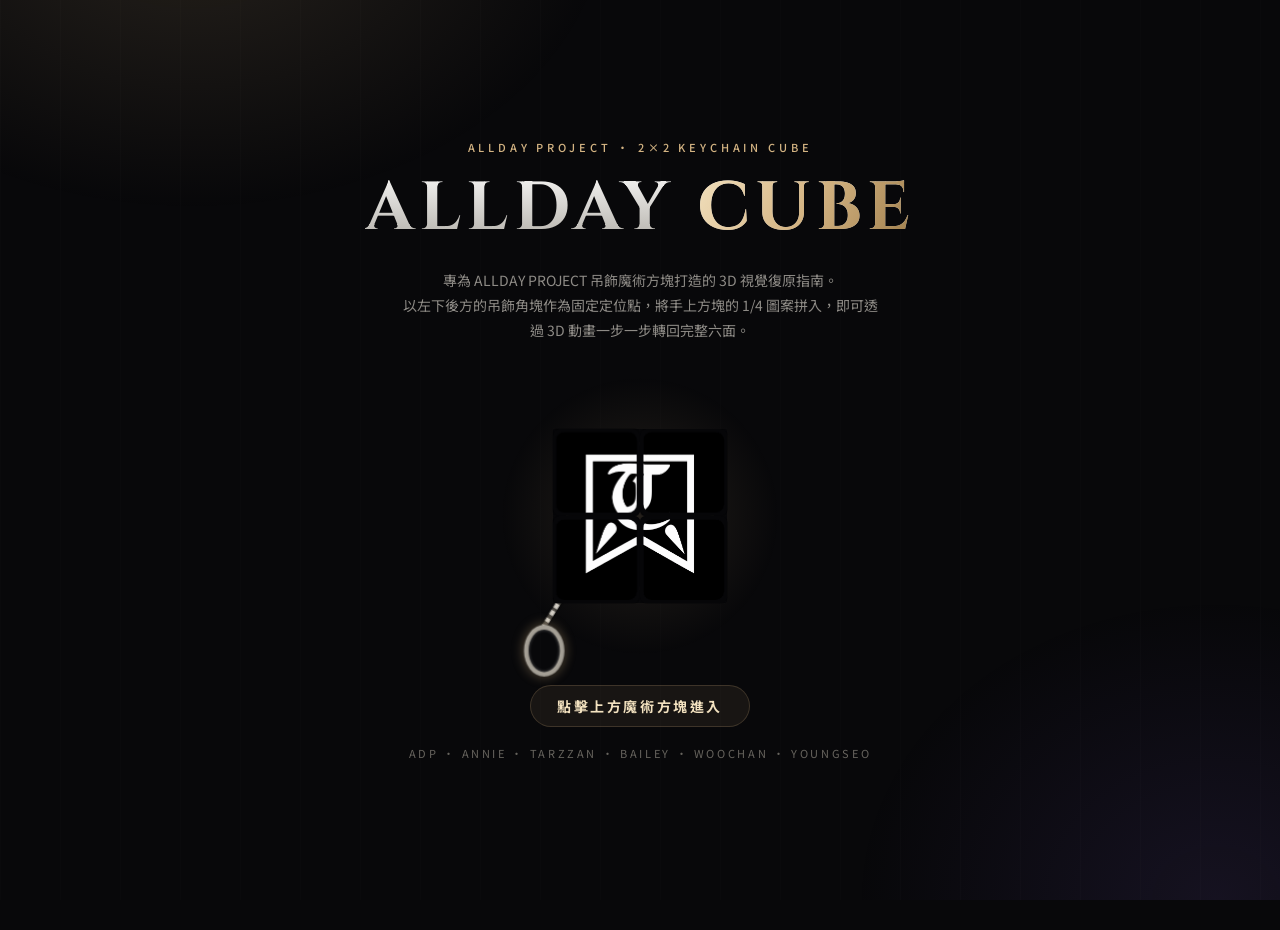
==== index.html @ 05f9bac3 "Initial commit: ALLDAY CUBE 2x2 interactive solver" ====
<!DOCTYPE html>
<html lang="zh-Hant">
<head>
<meta charset="UTF-8">
<meta name="viewport" content="width=device-width, initial-scale=1.0, viewport-fit=cover">
<meta name="theme-color" content="#08080a">
<title>ALLDAY CUBE · 2×2 魔術方塊解法</title>
<link rel="preconnect" href="https://fonts.googleapis.com">
<link href="https://fonts.googleapis.com/css2?family=Cinzel:wght@500;700&family=Noto+Sans+TC:wght@300;400;700&display=swap" rel="stylesheet">
<link rel="stylesheet" href="style.css">
</head>
<body>
<div class="bg-glow"></div>

<!-- Intro Landing View -->
<section class="intro-screen" id="introScreen">
  <span class="eyebrow">ALLDAY PROJECT · 2×2 KEYCHAIN CUBE</span>
  <h1 class="intro-title">ALLDAY <span>CUBE</span></h1>
  <p class="intro-desc">
    專為 ALLDAY PROJECT 吊飾魔術方塊打造的 3D 視覺復原指南。<br>
    以左下後方的吊飾角塊作為固定定位點，將手上方塊的 1/4 圖案拼入，即可透過 3D 動畫一步一步轉回完整六面。
  </p>

  <div class="intro-stage" id="introStage" role="button" tabindex="0" aria-label="點擊魔術方塊進入開始解題">
    <div class="cube intro-cube" id="introCube"></div>
  </div>

  <p class="intro-cta" id="introCta">點擊上方魔術方塊進入</p>
  <p class="intro-members">ADP · ANNIE · TARZZAN · BAILEY · WOOCHAN · YOUNGSEO</p>
</section>

<!-- Main Workspace View (hidden until user clicks the intro cube) -->
<div id="appWrap" class="hidden">
  <header>
    <span class="eyebrow">ALLDAY PROJECT · FAN MADE</span>
    <h1>ALLDAY <span>CUBE</span></h1>
  </header>

  <main class="panel">
    <!-- instructions -->
    <div class="tip" id="tip">
      <b>手持定位：</b>請找到<b>接吊飾的那個角塊</b>，放在<b>左下後方</b>拿好（鍊子朝左下方垂下）。<br>
      選下方成員 → 將對應的 <b>1/4 拼圖格拖曳（或點選）</b>放到 3D 方塊上，<b>再點一下方塊格子即可旋轉 90°</b>。
      <details class="guide-detail">
        <summary>對照六面位置說明</summary>
        <p>
          ・上：<b>ADP</b><br>
          ・前（面向你）：<b>TARZZAN</b><br>
          ・右：<b>YOUNGSEO</b><br>
          ・下（底面）：<b>WOOCHAN</b><br>
          ・左：<b>ANNIE</b><br>
          ・後（背面）：<b>BAILEY</b><br>
          ※ 解題全程左下後方吊飾角塊固定不動，只需轉動上層、右層與前面。
        </p>
      </details>
    </div>

    <!-- 3D cube -->
    <div class="stage" id="stage"><div class="cube" id="cube"></div></div>

    <!-- Quick Views -->
    <div class="views" id="views">
      <button class="chip on" data-view="front">看正面<small>上・前・右</small></button>
      <button class="chip" data-view="back">看背面<small>下・後・左</small></button>
      <button class="chip" data-view="top">看上面<small>ADP</small></button>
      <button class="chip" data-view="bottom">看底面<small>WOOCHAN</small></button>
    </div>

    <!-- edit mode -->
    <div id="editBox">
      <div class="palette" id="palette"></div>

      <!-- Quadrant & Rotation Selector for currently selected member / cell -->
      <div class="quad-box" id="quadBox">
        <div class="quad-header">
          <span>將 <b>1/4 拼圖格拖曳</b>（或點選）填入方塊，<b>點一下已填的方塊格可旋轉 90°</b>：</span>
          <span class="quad-member" id="quadMemberName">TARZZAN</span>
        </div>
        <div class="quad-controls">
          <div class="quad-grid" id="quadGrid">
            <button class="qbtn active" data-q="0" title="左上角部位（可拖曳至方塊）"><i></i></button>
            <button class="qbtn" data-q="1" title="右上角部位（可拖曳至方塊）"><i></i></button>
            <button class="qbtn" data-q="2" title="左下角部位（可拖曳至方塊）"><i></i></button>
            <button class="qbtn" data-q="3" title="右下角部位（可拖曳至方塊）"><i></i></button>
          </div>
          <div class="rot-btns">
            <button class="ghost rot-btn" id="btnRotCW" title="順時針轉 90°">↻ 順轉 90°</button>
            <button class="ghost rot-btn" id="btnRotCCW" title="逆時針轉 90°">↺ 逆轉</button>
            <span class="rot-deg" id="rotDegLabel">0°</span>
            <button class="ghost rot-btn" id="btnClearCell" title="清除目前選取的這格">✕ 清除此格</button>
          </div>
        </div>
      </div>

      <div class="status" id="status"></div>
      <div class="actions">
        <button class="ghost" id="btnClear">清空重填</button>
        <button class="ghost" id="btnSolved">完成狀態</button>
        <button class="ghost" id="btnRandom">隨機打亂</button>
      </div>
      <button class="primary" id="btnSolve">開始教我轉回去</button>
    </div>

    <!-- solve mode -->
    <div id="solveBox" class="hidden">
      <div class="progress" id="moves"></div>
      <div class="step-card">
        <div class="step-no" id="stepNo"></div>
        <div class="step-move" id="stepMove"></div>
        <div class="step-desc" id="stepDesc"></div>
        <div class="cheer" id="cheer"></div>
      </div>
      <div class="controls">
        <button class="ghost" id="btnPrev">◀<span> 上一步</span></button>
        <button class="ghost" id="btnReplay">⟲<span> 再看一次</span></button>
        <button class="primary next" id="btnNext">下一步 ▶</button>
      </div>
      <div class="actions">
        <button class="ghost" id="btnPlay">▶ 自動播放</button>
        <button class="ghost" id="btnFirst">⏮ 從頭</button>
        <button class="ghost" id="btnEdit">重新輸入</button>
      </div>
    </div>

    <p class="msg" id="msg"></p>
  </main>

  <footer>Fan-made tribute to ALLDAY PROJECT · 非官方粉絲製作</footer>
</div>

<script src="solver.js"></script>
<script src="app.js"></script>
</body>
</html>
---- style.css ----
:root {
  --bg: #08080a;
  --panel: rgba(20, 20, 24, 0.82);
  --line: rgba(212, 180, 131, 0.2);
  --gold: #d4b483;
  --gold2: #f3e2c0;
  --text: #eae6df;
  --mute: #8e8b86;
}

* {
  box-sizing: border-box;
  -webkit-tap-highlight-color: transparent;
}

body {
  margin: 0;
  background: var(--bg);
  color: var(--text);
  font-family: "Noto Sans TC", system-ui, sans-serif;
  min-height: 100vh;
  overflow-x: hidden;
  padding-bottom: 30px;
}

.bg-glow {
  position: fixed;
  inset: 0;
  z-index: -1;
  background:
    radial-gradient(700px 500px at 15% -10%, rgba(212, 180, 131, 0.15), transparent 60%),
    radial-gradient(600px 500px at 95% 100%, rgba(120, 90, 200, 0.12), transparent 60%),
    repeating-linear-gradient(90deg, rgba(255, 255, 255, 0.012) 0 1px, transparent 1px 60px);
}

header {
  text-align: center;
  padding: 32px 16px 12px;
}

/* Intro Landing Screen */
.intro-screen {
  min-height: 100vh;
  display: flex;
  flex-direction: column;
  align-items: center;
  justify-content: center;
  text-align: center;
  padding: 32px 20px;
  animation: fadeIn 0.6s ease-out;
}

.intro-title {
  font-size: clamp(40px, 10vw, 68px);
  margin: 4px 0 14px;
}

.intro-desc {
  max-width: 480px;
  color: var(--mute);
  font-size: 14px;
  line-height: 1.8;
  margin: 0 auto 28px;
}

.intro-stage {
  height: 290px;
  width: 290px;
  perspective: 950px;
  display: flex;
  align-items: center;
  justify-content: center;
  cursor: pointer;
  user-select: none;
  border-radius: 50%;
  background: radial-gradient(circle, rgba(212, 180, 131, 0.14) 0%, transparent 68%);
  transition: transform 0.35s cubic-bezier(0.2, 0.8, 0.2, 1), filter 0.35s;
}

.intro-stage:hover {
  transform: scale(1.06);
  filter: drop-shadow(0 0 28px rgba(212, 180, 131, 0.35));
}

.intro-stage:active {
  transform: scale(0.97);
}

.intro-cube {
  animation: slowSpinCube 18s linear infinite;
}

@keyframes slowSpinCube {
  0%   { transform: rotateX(-22deg) rotateY(0deg) rotateZ(0deg); }
  50%  { transform: rotateX(18deg) rotateY(180deg) rotateZ(6deg); }
  100% { transform: rotateX(-22deg) rotateY(360deg) rotateZ(0deg); }
}

.intro-cta {
  margin: 24px 0 10px;
  font-size: 14px;
  font-weight: 700;
  letter-spacing: 0.18em;
  color: var(--gold2);
  padding: 10px 26px;
  border: 1px solid var(--line);
  border-radius: 999px;
  background: rgba(212, 180, 131, 0.08);
  cursor: pointer;
  animation: pulseGlow 2.4s ease-in-out infinite;
  transition: border-color 0.2s, background 0.2s;
}

.intro-cta:hover {
  border-color: var(--gold);
  background: rgba(212, 180, 131, 0.16);
}

.intro-members {
  margin: 8px 0 0;
  font-size: 11px;
  letter-spacing: 0.24em;
  color: #67645e;
}

@keyframes pulseGlow {
  0%, 100% { box-shadow: 0 0 0 0 rgba(212, 180, 131, 0); opacity: 0.85; }
  50%      { box-shadow: 0 0 22px 2px rgba(212, 180, 131, 0.28); opacity: 1; }
}

@keyframes fadeIn {
  from { opacity: 0; transform: translateY(10px); }
  to   { opacity: 1; transform: translateY(0); }
}

.eyebrow {
  letter-spacing: 0.35em;
  font-size: 11px;
  color: var(--gold);
  font-weight: 500;
  display: block;
  margin-bottom: 4px;
}

h1 {
  font-family: "Cinzel", serif;
  font-size: clamp(32px, 8vw, 56px);
  margin: 0;
  letter-spacing: 0.08em;
  background: linear-gradient(180deg, #ffffff, #a8a49c);
  -webkit-background-clip: text;
  background-clip: text;
  color: transparent;
}

h1 span {
  background: linear-gradient(120deg, var(--gold2), var(--gold), #9c7b48);
  -webkit-background-clip: text;
  background-clip: text;
}

/* Single Unified Main Panel */
.panel {
  max-width: 620px;
  margin: 8px auto 20px;
  background: var(--panel);
  border: 1px solid var(--line);
  border-radius: 24px;
  padding: 22px;
  backdrop-filter: blur(16px);
  -webkit-backdrop-filter: blur(16px);
  box-shadow: 0 30px 60px rgba(0, 0, 0, 0.55);
}

@media (max-width: 640px) {
  .panel {
    margin: 6px 10px 18px;
    padding: 16px 14px;
    border-radius: 18px;
  }
}

/* Holding guidance banner */
.tip {
  font-size: 13px;
  line-height: 1.7;
  color: var(--mute);
  text-align: center;
  background: rgba(212, 180, 131, 0.06);
  border: 1px dashed var(--line);
  border-radius: 14px;
  padding: 10px 14px;
  margin-bottom: 12px;
}

.tip b {
  color: var(--gold2);
  font-weight: 700;
}

.guide-detail {
  margin-top: 6px;
  font-size: 12px;
}

.guide-detail summary {
  cursor: pointer;
  color: var(--gold);
  text-decoration: underline;
  text-underline-offset: 3px;
}

.guide-detail p {
  margin: 6px 0 0;
  text-align: left;
  line-height: 1.6;
}

/* 3D Stage */
.stage {
  height: 320px;
  perspective: 900px;
  display: flex;
  align-items: center;
  justify-content: center;
  cursor: grab;
  user-select: none;
  touch-action: none;
}

.stage:active {
  cursor: grabbing;
}

.cube {
  width: 160px;
  height: 160px;
  position: relative;
  transform-style: preserve-3d;
}

.cube.smooth {
  transition: transform 0.55s cubic-bezier(0.35, 0.1, 0.25, 1);
}

.layer {
  position: absolute;
  inset: 0;
  transform-style: preserve-3d;
}

/* Cubie Stickers */
.cst {
  position: absolute;
  left: 50%;
  top: 50%;
  width: 80px;
  height: 80px;
  margin: -40px 0 0 -40px;
  padding: 3px;
  background: #060608;
  cursor: pointer;
  border-radius: 6px;
  transition: filter 0.12s;
}

.cst:hover {
  filter: brightness(1.15);
}

.st-inner {
  position: relative;
  display: block;
  width: 100%;
  height: 100%;
  overflow: hidden;
  border-radius: 8px;
  background: #111116;
  box-shadow: inset 0 0 10px rgba(0, 0, 0, 0.65);
}

.st-inner.empty {
  background: repeating-linear-gradient(45deg, #181820 0 6px, #23232c 6px 12px);
  border: 1px solid rgba(212, 180, 131, 0.15);
}

.st-img {
  position: absolute;
  inset: 0;
  background-size: 200% 200%;
  background-repeat: no-repeat;
  pointer-events: none;
}

.cst.key .st-inner::after {
  content: '';
  position: absolute;
  width: 9px;
  height: 9px;
  border-radius: 50%;
  border: 2px solid var(--gold2);
  background: rgba(18, 18, 24, 0.85);
  box-shadow: 0 0 6px rgba(212, 180, 131, 0.85);
  z-index: 2;
}

.cst[data-s="14"] .st-inner::after,
.cst[data-s="18"] .st-inner::after {
  left: 4px;
  bottom: 4px;
}

.cst[data-s="23"] .st-inner::after {
  right: 4px;
  bottom: 4px;
}

.cst.selected .st-inner {
  box-shadow: 0 0 0 3px var(--gold2), inset 0 0 12px rgba(212, 180, 131, 0.6);
  transform: scale(0.96);
}

.cst.drop-target .st-inner {
  box-shadow: 0 0 0 3px #fff, 0 0 18px var(--gold2);
  transform: scale(1.04);
}

/* Quadrant & Rotation Selector */
.quad-box {
  background: rgba(255, 255, 255, 0.03);
  border: 1px solid var(--line);
  border-radius: 16px;
  padding: 12px 14px;
  margin: 12px 0 6px;
}

.quad-header {
  display: flex;
  justify-content: space-between;
  align-items: center;
  font-size: 12px;
  color: var(--mute);
  margin-bottom: 10px;
  gap: 8px;
}

.quad-member {
  font-weight: 700;
  color: var(--gold2);
  letter-spacing: 0.05em;
  white-space: nowrap;
}

.quad-controls {
  display: flex;
  gap: 16px;
  align-items: center;
  justify-content: space-around;
  flex-wrap: wrap;
}

.quad-grid {
  display: grid;
  grid-template-columns: repeat(2, 54px);
  grid-template-rows: repeat(2, 54px);
  gap: 5px;
  padding: 4px;
  background: #0a0a0e;
  border-radius: 12px;
  border: 1px solid rgba(255, 255, 255, 0.07);
}

.qbtn {
  background: #111116;
  border: 2px solid #282830;
  border-radius: 8px;
  padding: 0;
  position: relative;
  overflow: hidden;
  cursor: grab;
  touch-action: none;
  user-select: none;
  transition: transform 0.15s, border-color 0.15s, opacity 0.15s, filter 0.15s;
}

.qbtn:active {
  cursor: grabbing;
}

.qbtn i {
  position: absolute;
  inset: 0;
  background-size: 200% 200%;
  background-repeat: no-repeat;
  pointer-events: none;
}

.qbtn:hover:not(.used) {
  border-color: var(--gold);
  transform: scale(1.04);
}

.qbtn.active {
  border-color: var(--gold2);
  box-shadow: 0 0 12px rgba(212, 180, 131, 0.55);
}

/* Dimmed / Foolproof state when this 1/4 piece is already placed on the cube */
.qbtn.used {
  opacity: 0.24;
  filter: grayscale(0.85) brightness(0.6);
  border-color: #1c1c22;
}

.qbtn.used::after {
  content: '已填';
  position: absolute;
  inset: 0;
  display: flex;
  align-items: center;
  justify-content: center;
  font-size: 10px;
  font-weight: 700;
  color: rgba(255, 255, 255, 0.75);
  background: rgba(0, 0, 0, 0.45);
  letter-spacing: 0.05em;
  pointer-events: none;
}

/* Floating drag ghost when dragging a 1/4 piece onto the 3D cube */
.drag-ghost {
  position: fixed;
  width: 68px;
  height: 68px;
  margin: -34px 0 0 -34px;
  border-radius: 10px;
  border: 2px solid var(--gold2);
  background-color: #111116;
  background-size: 200% 200%;
  background-repeat: no-repeat;
  box-shadow: 0 12px 28px rgba(0, 0, 0, 0.75), 0 0 14px rgba(212, 180, 131, 0.55);
  pointer-events: none;
  z-index: 9999;
}

.rot-btns {
  display: flex;
  gap: 8px;
  align-items: center;
  flex-wrap: wrap;
}

.rot-btn {
  padding: 8px 12px;
  font-size: 13px;
  border-radius: 10px;
}

.rot-deg {
  font-size: 12px;
  color: var(--gold2);
  font-family: monospace;
  min-width: 34px;
  text-align: center;
  background: rgba(212, 180, 131, 0.08);
  border: 1px solid var(--line);
  padding: 6px 8px;
  border-radius: 8px;
}

.rot-controls {
  display: flex;
  gap: 8px;
  justify-content: center;
  margin: 10px 0 6px;
  flex-wrap: wrap;
}

.rot-controls button {
  padding: 8px 14px;
  font-size: 13px;
  border-radius: 999px;
}

.cut {
  position: absolute;
  left: 50%;
  top: 50%;
  width: 160px;
  height: 160px;
  margin: -80px 0 0 -80px;
  background: #060608;
  pointer-events: none;
}

/* 3D Keychain hanging on Left-Down-Back corner */
.keyring {
  position: absolute;
  left: 50%;
  top: 50%;
  width: 0;
  height: 0;
  transform-style: preserve-3d;
  pointer-events: none;
}

.keyring .chain {
  position: absolute;
  left: -2px;
  top: 0;
  width: 5px;
  height: 48px;
  border-radius: 2px;
  background: repeating-linear-gradient(180deg, #d2cdc4 0 5px, #4d4943 5px 9px);
  transform: rotate(32deg);
  transform-origin: top;
  box-shadow: 0 0 6px rgba(0, 0, 0, 0.7);
}

.keyring .loop {
  position: absolute;
  width: 44px;
  height: 56px;
  border: 5px solid #a49f95;
  border-radius: 50%;
  left: -46px;
  top: 38px;
  box-shadow: 0 0 14px rgba(212, 180, 131, 0.4), inset 0 0 4px rgba(255, 255, 255, 0.3);
}

/* Quick View Switching */
.views {
  display: flex;
  gap: 8px;
  justify-content: center;
  flex-wrap: wrap;
  margin: 4px 0 14px;
}

.chip {
  background: rgba(255, 255, 255, 0.04);
  border: 1px solid var(--line);
  color: var(--text);
  border-radius: 999px;
  padding: 6px 14px;
  font-size: 12px;
  cursor: pointer;
  transition: 0.15s;
}

.chip:hover, .chip.on {
  border-color: var(--gold);
  color: var(--gold2);
  background: rgba(212, 180, 131, 0.12);
}

.chip small {
  display: inline-block;
  margin-left: 4px;
  font-size: 10px;
  color: var(--mute);
}

/* Palette */
.palette {
  display: grid;
  grid-template-columns: repeat(6, 1fr);
  gap: 8px;
  margin-top: 4px;
}

@media (max-width: 520px) {
  .palette {
    grid-template-columns: repeat(3, 1fr);
  }
}

.swatch {
  background: rgba(255, 255, 255, 0.02);
  border: 2px solid #282830;
  border-radius: 14px;
  padding: 8px 4px 6px;
  color: var(--mute);
  cursor: pointer;
  transition: transform 0.15s, border-color 0.15s, box-shadow 0.15s;
  display: flex;
  flex-direction: column;
  align-items: center;
}

.swatch i {
  width: 44px;
  height: 44px;
  border-radius: 8px;
  background-size: contain;
  background-position: center;
  background-repeat: no-repeat;
  margin-bottom: 4px;
  display: block;
}

.swatch .sname {
  font-weight: 700;
  color: var(--text);
  font-size: 11px;
  line-height: 1.2;
}

.swatch .scnt {
  font-size: 10px;
  margin-top: 2px;
  color: var(--mute);
}

.swatch.active {
  border-color: var(--gold);
  color: var(--gold2);
  transform: translateY(-2px);
  box-shadow: 0 6px 16px rgba(212, 180, 131, 0.25);
  background: rgba(212, 180, 131, 0.06);
}

.swatch.complete {
  opacity: 0.42;
  filter: grayscale(0.45);
}

.swatch.complete.active {
  opacity: 0.85;
  filter: none;
}

.swatch.complete .scnt {
  color: var(--gold2);
  font-weight: 700;
}

.swatch.over .scnt {
  color: #ff8585;
  font-weight: 700;
}

.status {
  text-align: center;
  font-size: 12px;
  color: var(--mute);
  margin: 12px 0 4px;
  min-height: 18px;
}

.status .bad {
  color: #ff8585;
}

/* Buttons */
button {
  font-family: inherit;
  cursor: pointer;
  border-radius: 12px;
  padding: 11px 14px;
  font-size: 14px;
  transition: 0.18s;
}

.ghost {
  background: transparent;
  color: var(--text);
  border: 1px solid var(--line);
}

.ghost:hover {
  border-color: var(--gold);
  color: var(--gold2);
}

.actions, .controls {
  display: flex;
  gap: 8px;
  margin-top: 12px;
}

.actions > *, .controls > * {
  flex: 1;
}

.controls .next {
  flex: 1.6;
}

.primary {
  width: 100%;
  margin-top: 12px;
  border: none;
  color: #1a140a;
  font-weight: 700;
  letter-spacing: 0.12em;
  padding: 15px;
  background: linear-gradient(120deg, var(--gold2), var(--gold), #a8834e);
  box-shadow: 0 10px 28px rgba(212, 180, 131, 0.25);
}

.primary:hover {
  filter: brightness(1.08);
}

.controls .primary {
  margin: 0;
  padding: 11px;
}

@media (max-width: 440px) {
  .controls span {
    display: none;
  }
}

.hidden {
  display: none !important;
}

/* Step-by-Step Solve UI */
.progress {
  display: flex;
  gap: 6px;
  justify-content: center;
  flex-wrap: wrap;
  margin-bottom: 12px;
}

.mv {
  width: 28px;
  height: 28px;
  display: flex;
  align-items: center;
  justify-content: center;
  border-radius: 50%;
  border: 1px solid var(--line);
  font-size: 12px;
  color: var(--mute);
  cursor: pointer;
  transition: 0.15s;
}

.mv.done {
  color: var(--gold);
  border-color: rgba(212, 180, 131, 0.45);
}

.mv.cur {
  background: var(--gold);
  color: #1a140a;
  font-weight: 700;
  border-color: var(--gold);
  transform: scale(1.1);
}

.step-card {
  text-align: center;
  border: 1px solid var(--line);
  border-radius: 16px;
  padding: 16px;
  background: linear-gradient(180deg, rgba(212, 180, 131, 0.08), transparent);
}

.step-no {
  font-size: 11px;
  letter-spacing: 0.25em;
  color: var(--mute);
}

.step-move {
  font-size: 54px;
  line-height: 1.1;
  color: var(--gold2);
  margin: 4px 0;
}

.step-desc {
  font-size: 16px;
  line-height: 1.6;
  font-weight: 500;
}

.cheer {
  margin-top: 8px;
  font-size: 12px;
  color: var(--gold);
  letter-spacing: 0.05em;
}

.msg {
  min-height: 20px;
  font-size: 13px;
  color: var(--gold2);
  text-align: center;
  margin: 12px 0 0;
  line-height: 1.5;
}

.msg.err {
  color: #ff8585;
}

footer {
  text-align: center;
  color: #55534f;
  font-size: 11px;
  padding: 12px 16px 24px;
  letter-spacing: 0.1em;
}
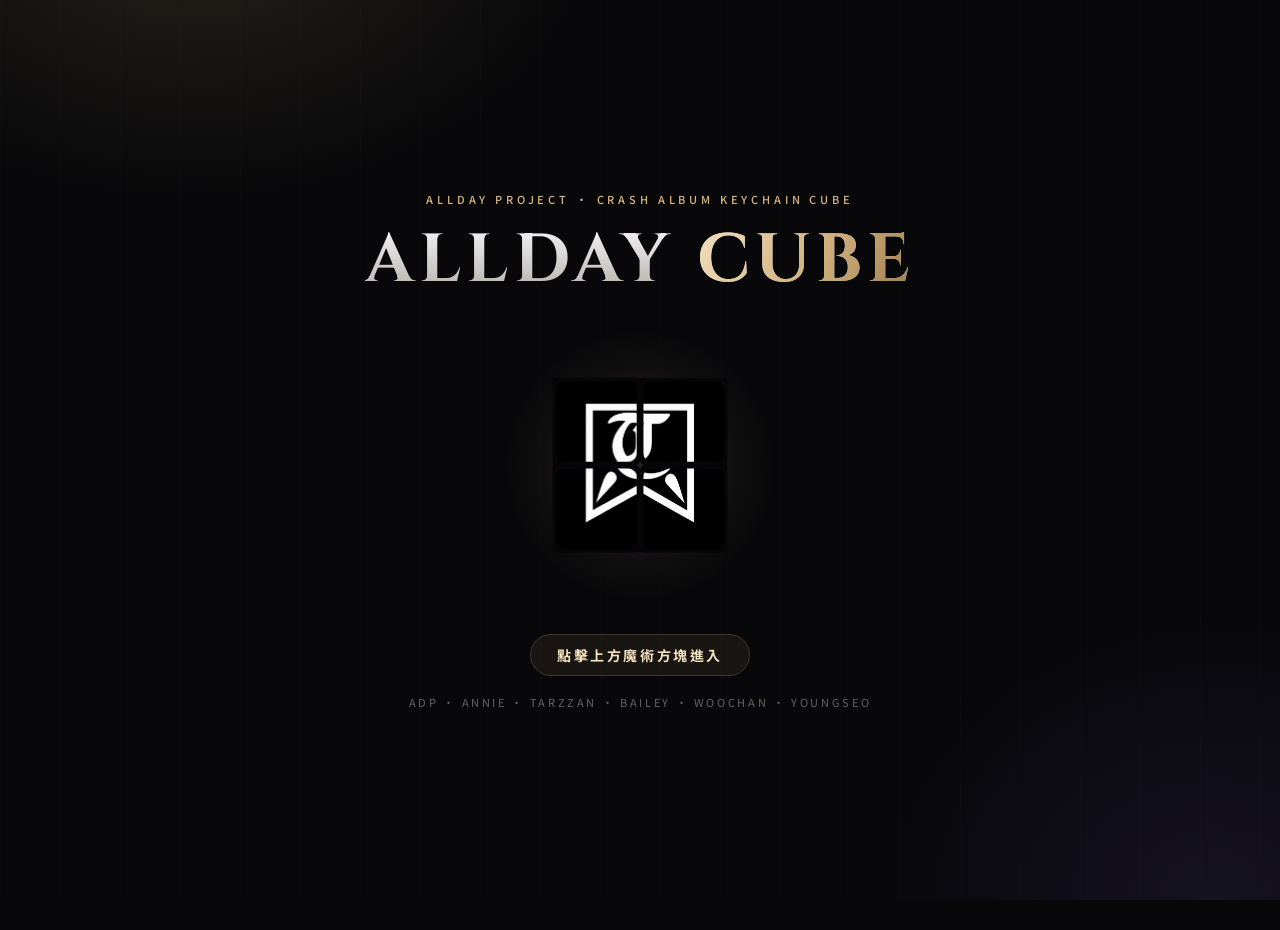
==== commit 4fc690f8: "Remove emojis, add background music, and update cheer audio" ====
--- a/index.html
+++ b/index.html
@@ -1,134 +1,136 @@
 <!DOCTYPE html>
 <html lang="zh-Hant">
+
 <head>
-<meta charset="UTF-8">
-<meta name="viewport" content="width=device-width, initial-scale=1.0, viewport-fit=cover">
-<meta name="theme-color" content="#08080a">
-<title>ALLDAY CUBE · 2×2 魔術方塊解法</title>
-<link rel="preconnect" href="https://fonts.googleapis.com">
-<link href="https://fonts.googleapis.com/css2?family=Cinzel:wght@500;700&family=Noto+Sans+TC:wght@300;400;700&display=swap" rel="stylesheet">
-<link rel="stylesheet" href="style.css">
+  <meta charset="UTF-8">
+  <meta name="viewport" content="width=device-width, initial-scale=1.0, viewport-fit=cover">
+  <meta name="theme-color" content="#08080a">
+  <title>ALLDAY CUBE · 魔術方塊解法 for DAYONE</title>
+  <link rel="preconnect" href="https://fonts.googleapis.com">
+  <link
+    href="https://fonts.googleapis.com/css2?family=Cinzel:wght@500;700&family=Noto+Sans+TC:wght@300;400;700&display=swap"
+    rel="stylesheet">
+  <link rel="stylesheet" href="style.css">
 </head>
+
 <body>
-<div class="bg-glow"></div>
+  <div class="bg-glow"></div>
 
-<!-- Intro Landing View -->
-<section class="intro-screen" id="introScreen">
-  <span class="eyebrow">ALLDAY PROJECT · 2×2 KEYCHAIN CUBE</span>
-  <h1 class="intro-title">ALLDAY <span>CUBE</span></h1>
-  <p class="intro-desc">
-    專為 ALLDAY PROJECT 吊飾魔術方塊打造的 3D 視覺復原指南。<br>
-    以左下後方的吊飾角塊作為固定定位點，將手上方塊的 1/4 圖案拼入，即可透過 3D 動畫一步一步轉回完整六面。
-  </p>
+  <!-- Intro Landing View -->
+  <section class="intro-screen" id="introScreen">
+    <span class="eyebrow">ALLDAY PROJECT · CRASH ALBUM KEYCHAIN CUBE</span>
+    <h1 class="intro-title">ALLDAY <span>CUBE</span></h1>
 
-  <div class="intro-stage" id="introStage" role="button" tabindex="0" aria-label="點擊魔術方塊進入開始解題">
-    <div class="cube intro-cube" id="introCube"></div>
-  </div>
-
-  <p class="intro-cta" id="introCta">點擊上方魔術方塊進入</p>
-  <p class="intro-members">ADP · ANNIE · TARZZAN · BAILEY · WOOCHAN · YOUNGSEO</p>
-</section>
-
-<!-- Main Workspace View (hidden until user clicks the intro cube) -->
-<div id="appWrap" class="hidden">
-  <header>
-    <span class="eyebrow">ALLDAY PROJECT · FAN MADE</span>
-    <h1>ALLDAY <span>CUBE</span></h1>
-  </header>
-
-  <main class="panel">
-    <!-- instructions -->
-    <div class="tip" id="tip">
-      <b>手持定位：</b>請找到<b>接吊飾的那個角塊</b>，放在<b>左下後方</b>拿好（鍊子朝左下方垂下）。<br>
-      選下方成員 → 將對應的 <b>1/4 拼圖格拖曳（或點選）</b>放到 3D 方塊上，<b>再點一下方塊格子即可旋轉 90°</b>。
-      <details class="guide-detail">
-        <summary>對照六面位置說明</summary>
-        <p>
-          ・上：<b>ADP</b><br>
-          ・前（面向你）：<b>TARZZAN</b><br>
-          ・右：<b>YOUNGSEO</b><br>
-          ・下（底面）：<b>WOOCHAN</b><br>
-          ・左：<b>ANNIE</b><br>
-          ・後（背面）：<b>BAILEY</b><br>
-          ※ 解題全程左下後方吊飾角塊固定不動，只需轉動上層、右層與前面。
-        </p>
-      </details>
+    <div class="intro-stage" id="introStage" role="button" tabindex="0" aria-label="點擊魔術方塊進入開始解題">
+      <div class="cube intro-cube" id="introCube"></div>
     </div>
 
-    <!-- 3D cube -->
-    <div class="stage" id="stage"><div class="cube" id="cube"></div></div>
+    <p class="intro-cta" id="introCta">點擊上方魔術方塊進入</p>
+    <p class="intro-members">ADP · ANNIE · TARZZAN · BAILEY · WOOCHAN · YOUNGSEO</p>
+  </section>
 
-    <!-- Quick Views -->
-    <div class="views" id="views">
-      <button class="chip on" data-view="front">看正面<small>上・前・右</small></button>
-      <button class="chip" data-view="back">看背面<small>下・後・左</small></button>
-      <button class="chip" data-view="top">看上面<small>ADP</small></button>
-      <button class="chip" data-view="bottom">看底面<small>WOOCHAN</small></button>
-    </div>
+  <!-- Main Workspace View (hidden until user clicks the intro cube) -->
+  <div id="appWrap" class="hidden">
+    <header>
+      <span class="eyebrow">ALLDAY PROJECT · FAN MADE</span>
+      <h1>ALLDAY <span>CUBE</span></h1>
+    </header>
 
-    <!-- edit mode -->
-    <div id="editBox">
-      <div class="palette" id="palette"></div>
+    <main class="panel">
+      <!-- instructions -->
+      <div class="tip" id="tip">
+        <b>手持定位：</b>請找到<b>接吊飾的那個角塊</b>，放在<b>左下後方</b>拿好（鍊子朝左下方垂下）。<br>
+        選下方成員 → 將對應的 <b>1/4 拼圖格拖曳（或點選）</b>放到 3D 方塊上，<b>再點一下方塊格子即可旋轉 90°</b>。
+        <details class="guide-detail">
+          <summary>對照六面位置說明</summary>
+          <p>
+            ・上：<b>ADP</b><br>
+            ・前（面向你）：<b>TARZZAN</b><br>
+            ・右：<b>YOUNGSEO</b><br>
+            ・下（底面）：<b>WOOCHAN</b><br>
+            ・左：<b>ANNIE</b><br>
+            ・後（背面）：<b>BAILEY</b><br>
+            ※ 解題全程左下後方吊飾角塊固定不動，只需轉動上層、右層與前面。
+          </p>
+        </details>
+      </div>
 
-      <!-- Quadrant & Rotation Selector for currently selected member / cell -->
-      <div class="quad-box" id="quadBox">
-        <div class="quad-header">
-          <span>將 <b>1/4 拼圖格拖曳</b>（或點選）填入方塊，<b>點一下已填的方塊格可旋轉 90°</b>：</span>
-          <span class="quad-member" id="quadMemberName">TARZZAN</span>
+      <!-- 3D cube -->
+      <div class="stage" id="stage">
+        <div class="cube" id="cube"></div>
+      </div>
+
+      <!-- edit mode -->
+      <div id="editBox">
+        <div class="edit-topbar">
+          <div class="edit-tag">方塊圖案填入模式</div>
+          <button class="bgm-btn" id="btnBgm" type="button" title="開啟 / 關閉背景音樂 (bg.mp3)">背景音樂：開</button>
         </div>
-        <div class="quad-controls">
-          <div class="quad-grid" id="quadGrid">
-            <button class="qbtn active" data-q="0" title="左上角部位（可拖曳至方塊）"><i></i></button>
-            <button class="qbtn" data-q="1" title="右上角部位（可拖曳至方塊）"><i></i></button>
-            <button class="qbtn" data-q="2" title="左下角部位（可拖曳至方塊）"><i></i></button>
-            <button class="qbtn" data-q="3" title="右下角部位（可拖曳至方塊）"><i></i></button>
+
+        <!-- Quadrant & Rotation Selector for currently selected member / cell -->
+        <div class="quad-box" id="quadBox">
+          <div class="quad-header">
+            <span>將 <b>1/4 拼圖格拖曳</b>（或點選）填入方塊，<b>點一下已填的方塊格可旋轉 90°</b>：</span>
+            <span class="quad-member" id="quadMemberName">TARZZAN</span>
           </div>
-          <div class="rot-btns">
-            <button class="ghost rot-btn" id="btnRotCW" title="順時針轉 90°">↻ 順轉 90°</button>
-            <button class="ghost rot-btn" id="btnRotCCW" title="逆時針轉 90°">↺ 逆轉</button>
-            <span class="rot-deg" id="rotDegLabel">0°</span>
-            <button class="ghost rot-btn" id="btnClearCell" title="清除目前選取的這格">✕ 清除此格</button>
+          <div class="quad-controls">
+            <div class="quad-grid" id="quadGrid">
+              <button class="qbtn active" data-q="0" title="左上角部位（可拖曳至方塊）"><i></i></button>
+              <button class="qbtn" data-q="1" title="右上角部位（可拖曳至方塊）"><i></i></button>
+              <button class="qbtn" data-q="2" title="左下角部位（可拖曳至方塊）"><i></i></button>
+              <button class="qbtn" data-q="3" title="右下角部位（可拖曳至方塊）"><i></i></button>
+            </div>
+            <div class="rot-btns">
+              <button class="ghost rot-btn" id="btnRotCW" title="順時針轉 90°">↻ 順轉 90°</button>
+              <button class="ghost rot-btn" id="btnRotCCW" title="逆時針轉 90°">↺ 逆轉</button>
+              <button class="ghost rot-btn" id="btnClearCell" title="清除目前選取的這格">✕ 清除此格</button>
+            </div>
           </div>
+        </div>
+
+        <div class="palette" id="palette"></div>
+
+        <div class="status" id="status"></div>
+        <div class="actions">
+          <button class="ghost" id="btnClear">清空重填</button>
+          <button class="ghost" id="btnSolved">完成狀態</button>
+          <button class="ghost" id="btnRandom">隨機打亂</button>
+        </div>
+        <button class="primary" id="btnSolve">開始教我轉回去</button>
+      </div>
+
+      <!-- solve mode -->
+      <div id="solveBox" class="hidden">
+        <div class="progress" id="moves"></div>
+        <div class="step-card">
+          <div class="step-no" id="stepNo"></div>
+          <div class="step-move" id="stepMove"></div>
+          <div class="step-desc" id="stepDesc"></div>
+          <div class="cheer-wrap">
+            <div class="cheer" id="cheer"></div>
+            <button class="voice-btn" id="btnVoice" title="朗讀英文歌詞語音">語音</button>
+          </div>
+        </div>
+        <div class="controls">
+          <button class="ghost" id="btnPrev">◀<span> 上一步</span></button>
+          <button class="ghost" id="btnReplay">⟲<span> 再看一次</span></button>
+          <button class="primary next" id="btnNext">下一步 ▶</button>
+        </div>
+        <div class="actions">
+          <button class="ghost" id="btnPlay">▶ 自動播放</button>
+          <button class="ghost" id="btnFirst">⏮ 從頭</button>
+          <button class="ghost" id="btnEdit">重新輸入</button>
         </div>
       </div>
 
-      <div class="status" id="status"></div>
-      <div class="actions">
-        <button class="ghost" id="btnClear">清空重填</button>
-        <button class="ghost" id="btnSolved">完成狀態</button>
-        <button class="ghost" id="btnRandom">隨機打亂</button>
-      </div>
-      <button class="primary" id="btnSolve">開始教我轉回去</button>
-    </div>
+      <p class="msg" id="msg"></p>
+    </main>
 
-    <!-- solve mode -->
-    <div id="solveBox" class="hidden">
-      <div class="progress" id="moves"></div>
-      <div class="step-card">
-        <div class="step-no" id="stepNo"></div>
-        <div class="step-move" id="stepMove"></div>
-        <div class="step-desc" id="stepDesc"></div>
-        <div class="cheer" id="cheer"></div>
-      </div>
-      <div class="controls">
-        <button class="ghost" id="btnPrev">◀<span> 上一步</span></button>
-        <button class="ghost" id="btnReplay">⟲<span> 再看一次</span></button>
-        <button class="primary next" id="btnNext">下一步 ▶</button>
-      </div>
-      <div class="actions">
-        <button class="ghost" id="btnPlay">▶ 自動播放</button>
-        <button class="ghost" id="btnFirst">⏮ 從頭</button>
-        <button class="ghost" id="btnEdit">重新輸入</button>
-      </div>
-    </div>
+    <footer>Fan-made tribute to ALLDAY PROJECT · @dawn_pawm製作</footer>
+  </div>
 
-    <p class="msg" id="msg"></p>
-  </main>
+  <script src="solver.js"></script>
+  <script src="app.js"></script>
+</body>
 
-  <footer>Fan-made tribute to ALLDAY PROJECT · 非官方粉絲製作</footer>
-</div>
-
-<script src="solver.js"></script>
-<script src="app.js"></script>
-</body>
-</html>
+</html>
--- a/style.css
+++ b/style.css
@@ -325,13 +325,70 @@
   transform: scale(1.04);
 }
 
+/* Edit Mode Topbar & BGM Control */
+.edit-topbar {
+  display: flex;
+  justify-content: space-between;
+  align-items: center;
+  margin: 4px 0 10px;
+  padding: 2px 4px;
+  flex-wrap: wrap;
+  gap: 8px;
+}
+
+.edit-tag {
+  font-size: 13px;
+  font-weight: 700;
+  color: var(--gold);
+  letter-spacing: 0.04em;
+  display: inline-flex;
+  align-items: center;
+  gap: 6px;
+}
+
+.bgm-btn {
+  background: rgba(212, 180, 131, 0.12);
+  border: 1px solid rgba(212, 180, 131, 0.35);
+  color: var(--gold2);
+  border-radius: 999px;
+  padding: 5px 14px;
+  font-size: 12px;
+  font-weight: 500;
+  cursor: pointer;
+  display: inline-flex;
+  align-items: center;
+  gap: 6px;
+  transition: all 0.2s ease;
+  user-select: none;
+  font-family: inherit;
+}
+
+.bgm-btn:hover {
+  background: rgba(212, 180, 131, 0.24);
+  border-color: var(--gold);
+  transform: translateY(-1px);
+  box-shadow: 0 4px 12px rgba(212, 180, 131, 0.15);
+}
+
+.bgm-btn.off {
+  background: rgba(255, 255, 255, 0.04);
+  border-color: rgba(255, 255, 255, 0.15);
+  color: var(--mute);
+}
+
+.bgm-btn.off:hover {
+  background: rgba(255, 255, 255, 0.08);
+  border-color: rgba(255, 255, 255, 0.25);
+  color: var(--text);
+}
+
 /* Quadrant & Rotation Selector */
 .quad-box {
   background: rgba(255, 255, 255, 0.03);
   border: 1px solid var(--line);
   border-radius: 16px;
   padding: 12px 14px;
-  margin: 12px 0 6px;
+  margin: 8px 0 12px;
 }
 
 .quad-header {
@@ -566,7 +623,7 @@
   display: grid;
   grid-template-columns: repeat(6, 1fr);
   gap: 8px;
-  margin-top: 4px;
+  margin: 0 0 8px;
 }
 
 @media (max-width: 520px) {
@@ -781,11 +838,82 @@
   font-weight: 500;
 }
 
+.cheer-wrap {
+  display: flex;
+  align-items: center;
+  justify-content: center;
+  gap: 8px;
+  margin-top: 8px;
+}
+
 .cheer {
-  margin-top: 8px;
+  font-size: 13px;
+  color: var(--gold);
+  letter-spacing: 0.04em;
+  line-height: 1.4;
+}
+
+.cheer-lyric {
+  font-weight: 700;
+  color: var(--gold2);
+  letter-spacing: 0.02em;
+}
+
+.cheer-tag {
+  display: inline-block;
+  margin-left: 6px;
+  font-size: 11px;
+  color: var(--mute);
+  padding: 1px 6px;
+  background: rgba(255, 255, 255, 0.05);
+  border-radius: 6px;
+}
+
+.voice-btn {
+  background: rgba(212, 180, 131, 0.12);
+  border: 1px solid rgba(212, 180, 131, 0.35);
+  color: var(--gold2);
+  border-radius: 999px;
+  padding: 3px 8px;
+  font-size: 13px;
+  cursor: pointer;
+  line-height: 1;
+  transition: 0.15s;
+  flex-shrink: 0;
+}
+
+.voice-btn:hover {
+  background: rgba(212, 180, 131, 0.25);
+  transform: scale(1.08);
+}
+
+.finish-picker {
+  display: flex;
+  align-items: center;
+  justify-content: center;
+  gap: 8px;
+  margin-top: 10px;
   font-size: 12px;
   color: var(--gold);
-  letter-spacing: 0.05em;
+  flex-wrap: wrap;
+}
+
+.finish-picker label {
+  font-weight: 700;
+  letter-spacing: 0.03em;
+}
+
+.finish-picker select {
+  background: #191924;
+  border: 1px solid var(--gold);
+  color: var(--gold2);
+  border-radius: 8px;
+  padding: 4px 10px;
+  font-size: 12px;
+  cursor: pointer;
+  max-width: 300px;
+  outline: none;
+  font-family: inherit;
 }
 
 .msg {
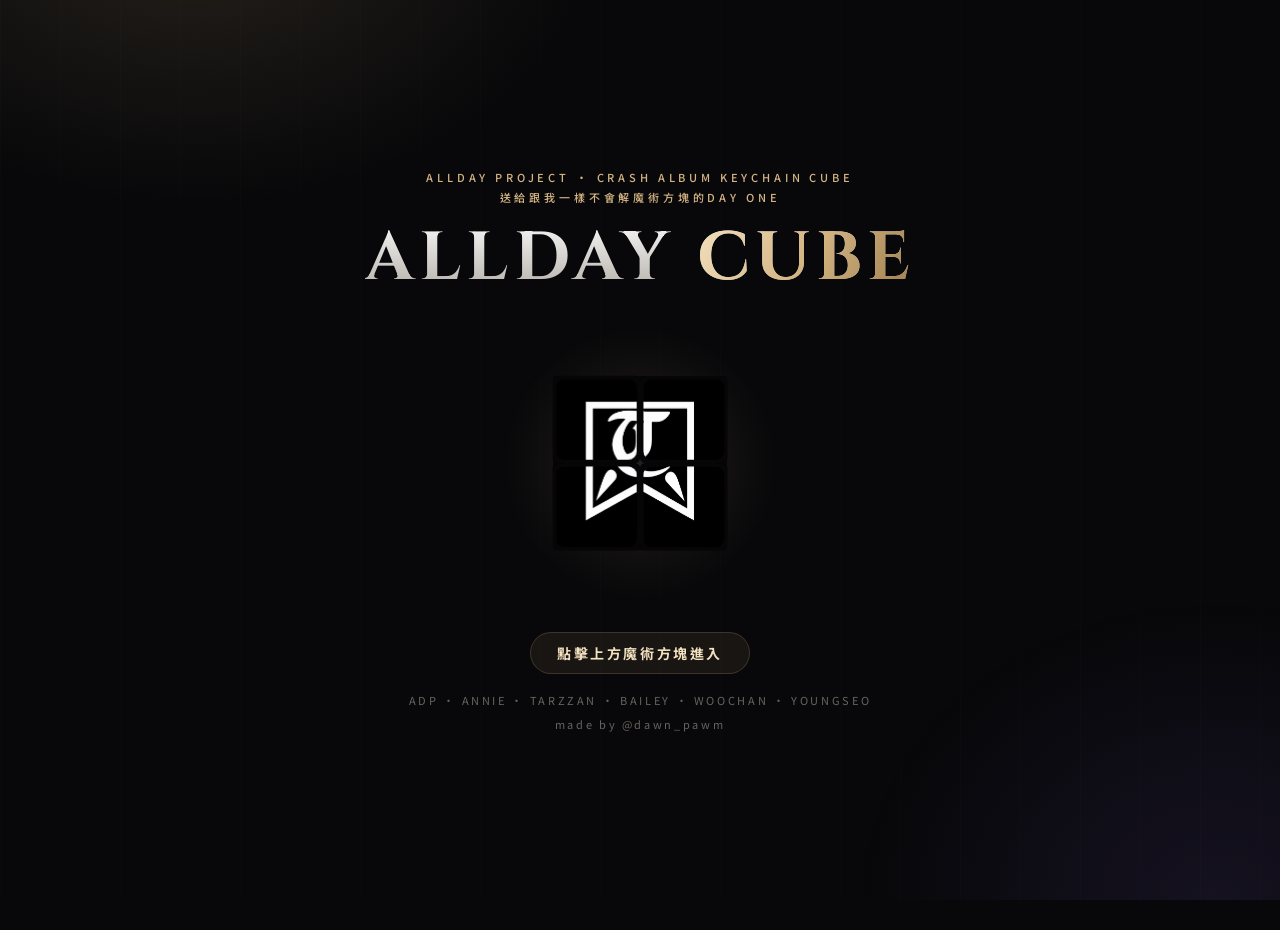
==== commit cac0238e: "Auto play on solve and remove replay button" ====
--- a/index.html
+++ b/index.html
@@ -19,6 +19,7 @@
   <!-- Intro Landing View -->
   <section class="intro-screen" id="introScreen">
     <span class="eyebrow">ALLDAY PROJECT · CRASH ALBUM KEYCHAIN CUBE</span>
+    <span class="eyebrow">送給跟我一樣不會解魔術方塊的DAY ONE</span>
     <h1 class="intro-title">ALLDAY <span>CUBE</span></h1>
 
     <div class="intro-stage" id="introStage" role="button" tabindex="0" aria-label="點擊魔術方塊進入開始解題">
@@ -27,6 +28,7 @@
 
     <p class="intro-cta" id="introCta">點擊上方魔術方塊進入</p>
     <p class="intro-members">ADP · ANNIE · TARZZAN · BAILEY · WOOCHAN · YOUNGSEO</p>
+    <p class="intro-members">made by @dawn_pawm</p>
   </section>
 
   <!-- Main Workspace View (hidden until user clicks the intro cube) -->
@@ -81,9 +83,9 @@
               <button class="qbtn" data-q="3" title="右下角部位（可拖曳至方塊）"><i></i></button>
             </div>
             <div class="rot-btns">
-              <button class="ghost rot-btn" id="btnRotCW" title="順時針轉 90°">↻ 順轉 90°</button>
-              <button class="ghost rot-btn" id="btnRotCCW" title="逆時針轉 90°">↺ 逆轉</button>
-              <button class="ghost rot-btn" id="btnClearCell" title="清除目前選取的這格">✕ 清除此格</button>
+              <button class="ghost rot-btn" id="btnRotCW" title="順時針轉 90°">順轉 90°</button>
+              <button class="ghost rot-btn" id="btnRotCCW" title="逆時針轉 90°">逆轉</button>
+              <button class="ghost rot-btn" id="btnClearCell" title="清除目前選取的這格">清除此格</button>
             </div>
           </div>
         </div>
@@ -112,13 +114,12 @@
           </div>
         </div>
         <div class="controls">
-          <button class="ghost" id="btnPrev">◀<span> 上一步</span></button>
-          <button class="ghost" id="btnReplay">⟲<span> 再看一次</span></button>
-          <button class="primary next" id="btnNext">下一步 ▶</button>
+          <button class="ghost" id="btnPrev">上一步</button>
+          <button class="primary next" id="btnNext">下一步</button>
         </div>
         <div class="actions">
-          <button class="ghost" id="btnPlay">▶ 自動播放</button>
-          <button class="ghost" id="btnFirst">⏮ 從頭</button>
+          <button class="ghost" id="btnPlay">自動播放</button>
+          <button class="ghost" id="btnFirst">從頭</button>
           <button class="ghost" id="btnEdit">重新輸入</button>
         </div>
       </div>
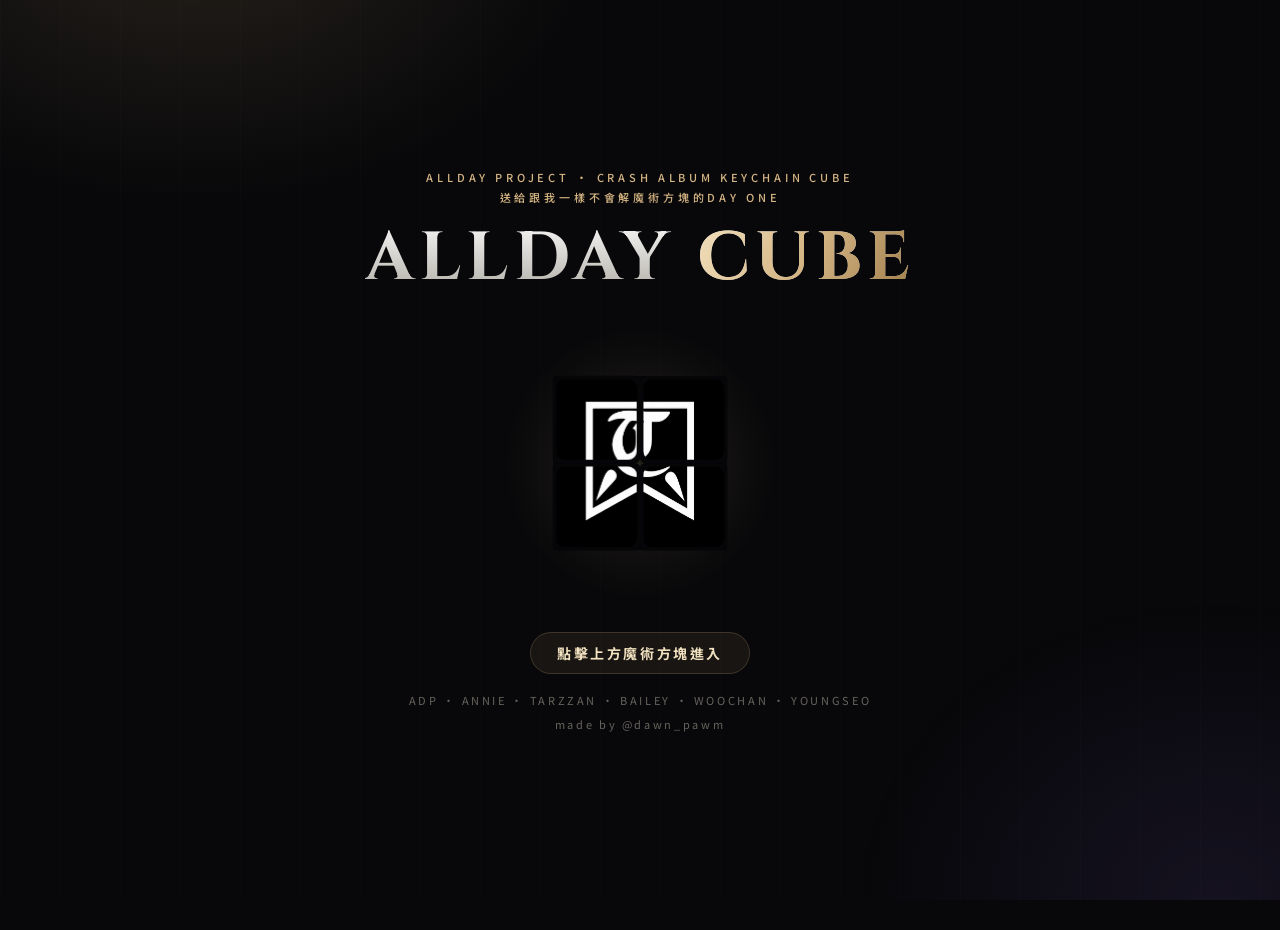
==== commit aa96e60a: "Support two-finger pinch zoom and pan on 3D cube for mobile" ====
--- a/index.html
+++ b/index.html
@@ -59,6 +59,7 @@
 
       <!-- 3D cube -->
       <div class="stage" id="stage">
+        <button id="btnResetView" class="stage-reset-btn" type="button" title="重設方塊大小與位置" style="display:none;">重設縮放</button>
         <div class="cube" id="cube"></div>
       </div>
 
--- a/style.css
+++ b/style.css
@@ -218,6 +218,7 @@
 
 /* 3D Stage */
 .stage {
+  position: relative;
   height: 320px;
   perspective: 900px;
   display: flex;
@@ -226,6 +227,29 @@
   cursor: grab;
   user-select: none;
   touch-action: none;
+}
+
+.stage-reset-btn {
+  position: absolute;
+  top: 10px;
+  right: 12px;
+  z-index: 10;
+  background: rgba(20, 20, 24, 0.75);
+  border: 1px solid rgba(212, 180, 131, 0.4);
+  color: var(--gold2);
+  border-radius: 999px;
+  padding: 4px 10px;
+  font-size: 11px;
+  cursor: pointer;
+  backdrop-filter: blur(8px);
+  -webkit-backdrop-filter: blur(8px);
+  transition: all 0.2s ease;
+  font-family: inherit;
+}
+
+.stage-reset-btn:hover {
+  background: rgba(212, 180, 131, 0.25);
+  border-color: var(--gold);
 }
 
 .stage:active {
